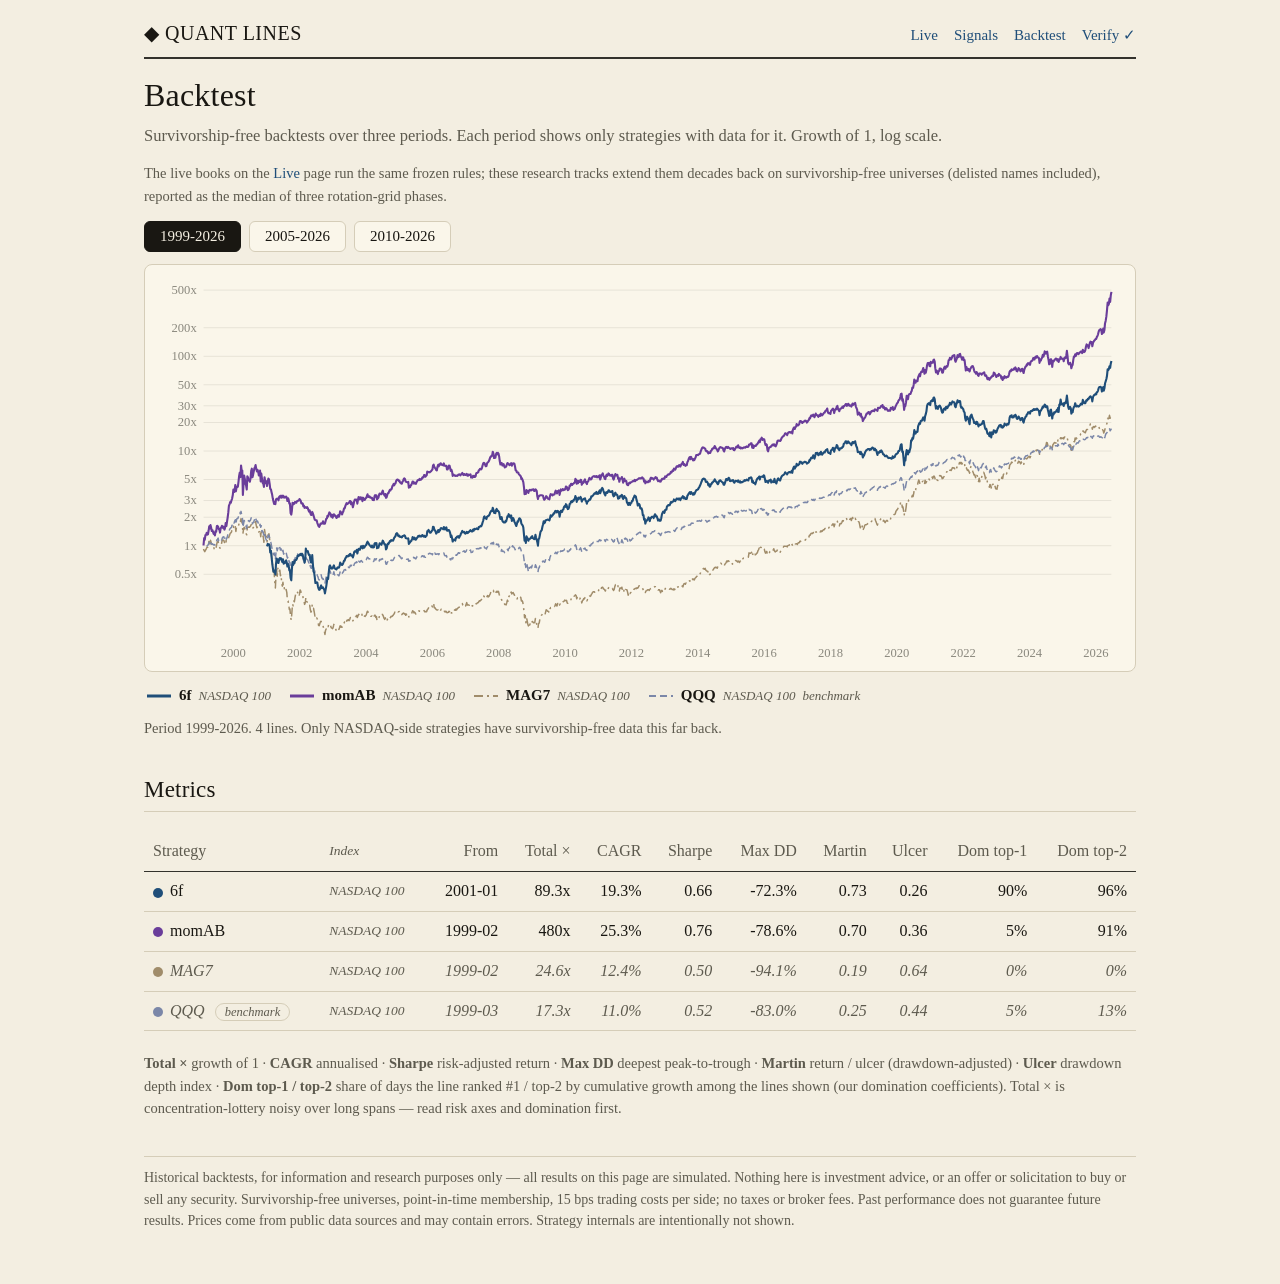
==== backtest.html @ 0e466a2e "initial publication — live strategy test site and data (as of 2026-07-17)" ====
<!doctype html>
<html lang="en">
<head>
<meta charset="utf-8">
<meta name="viewport" content="width=device-width, initial-scale=1">
<meta name="description" content="Survivorship-free multi-decade backtests of the live-tested systematic strategies.">
<title>Quant Lines — backtest</title>
<link rel="icon" href="data:image/svg+xml,%3Csvg xmlns='http://www.w3.org/2000/svg' viewBox='0 0 100 100'%3E%3Ctext y='0.9em' font-size='90'%3E%E2%97%86%3C/text%3E%3C/svg%3E">
<link rel="stylesheet" href="app.css">
</head>
<body>
<div class="masthead">
  <a class="brand" href="index.html">◆ QUANT&nbsp;LINES</a>
  <nav><a href="index.html">Live</a><a href="signals.html">Signals</a><a href="backtest.html">Backtest</a><a href="index.html#verify">Verify&nbsp;✓</a></nav>
</div>

<h1>Backtest</h1>
<p class="subtitle">Survivorship-free backtests over three periods. Each period shows only
strategies with data for it. Growth of 1, log scale.</p>
<p class="note">The live books on the <a href="index.html">Live</a> page run the same frozen
rules; these research tracks extend them decades back on survivorship-free universes
(delisted names included), reported as the median of three rotation-grid phases.</p>

<div class="period-tabs" id="tabs"></div>

<div class="chartwrap"><div id="chart"></div></div>
<div class="legend" id="legend"></div>
<p class="note" id="pnote"></p>

<h2>Metrics</h2>
<div id="table"></div>
<p class="footnotes">
  <b>Total ×</b> growth of 1 · <b>CAGR</b> annualised · <b>Sharpe</b> risk-adjusted return ·
  <b>Max DD</b> deepest peak-to-trough · <b>Martin</b> return / ulcer (drawdown-adjusted) ·
  <b>Ulcer</b> drawdown depth index · <b>Dom top-1 / top-2</b> share of days the line
  ranked #1 / top-2 by cumulative growth among the lines shown (our domination coefficients).
  Total × is concentration-lottery noisy over long spans — read risk axes and domination first.
</p>

<div class="disclaimer">
  Historical backtests, for information and research purposes only — all results on this
  page are simulated. Nothing here is investment advice, or an offer or solicitation to
  buy or sell any security. Survivorship-free universes, point-in-time membership,
  15&nbsp;bps trading costs per side; no taxes or broker fees. Past performance does not
  guarantee future results. Prices come from public data sources and may contain errors.
  Strategy internals are intentionally not shown.
</div>

<script src="app.js"></script>
<script>
fetch("data/history.json").then(r => r.json()).then(d => {
  const periods = Object.keys(d.periods);
  const tabsEl = document.getElementById("tabs");
  let chart = null;
  function show(p) {
    document.querySelectorAll("#tabs button").forEach(b =>
      b.classList.toggle("on", b.dataset.p === p));
    const pd = d.periods[p], lines = pd.lines;
    const el = document.getElementById("chart"); el.innerHTML = "";
    chart = makeChart(el, lines, {height: 400});
    makeLegend(document.getElementById("legend"), lines, chart);
    makeTable(document.getElementById("table"), lines, true);
    document.getElementById("pnote").textContent =
      "Period " + p + ". " + lines.length + " lines. " +
      (p.startsWith("1999") ? "Only NASDAQ-side strategies have survivorship-free data this far back."
       : "All strategies and both benchmarks available.");
  }
  periods.forEach((p, i) => {
    const b = document.createElement("button");
    b.textContent = p; b.dataset.p = p;
    b.onclick = () => show(p);
    tabsEl.appendChild(b);
  });
  show(periods[0]);                    // default: the longest, 1999-2026
});
</script>
</body>
</html>
---- app.css ----
:root{
  /* warm "paper" palette — easy on the eyes, no pure white anywhere */
  --bg:#f3eee1; --ink:#191712; --muted:#5d5a4e; --rule:#33322c;
  --rule-light:#d5cdb8; --link:#1f4e79; --panel:#faf6ea;
}
*{box-sizing:border-box}
html{-webkit-text-size-adjust:100%}
body{background:var(--bg);color:var(--ink);
  font-family:Georgia,Charter,"Times New Roman",serif;font-size:18px;
  line-height:1.55;max-width:1040px;margin:0 auto;padding:18px 24px 52px}
a{color:var(--link);text-decoration:none}
a:hover{text-decoration:underline}
h1,h2,h3{font-weight:400;letter-spacing:.2px}
h1{font-size:32px;margin:12px 0 2px}
h2{font-size:23px;margin:32px 0 8px;border-bottom:1px solid var(--rule-light);padding-bottom:4px}
h3{font-size:19px;margin:18px 0 4px}
p{margin:9px 0}
.masthead{display:flex;justify-content:space-between;align-items:baseline;
  border-bottom:2px solid var(--rule);padding-bottom:8px;font-size:15px;flex-wrap:wrap;gap:8px}
.masthead .brand{font-size:20px;color:var(--ink);letter-spacing:.5px}
.masthead nav a{margin-left:16px}
.subtitle{color:var(--muted);font-size:16.5px;margin:2px 0 14px}
.note,.footnotes{font-size:14.5px;color:var(--muted)}
.disclaimer{font-size:14px;color:var(--muted);border-top:1px solid var(--rule-light);
  margin-top:36px;padding-top:10px}
.chartwrap{background:var(--panel);border:1px solid var(--rule-light);
  border-radius:8px;padding:12px 10px 6px;margin:12px 0}
.controls{display:flex;gap:8px;flex-wrap:wrap;align-items:center;margin:6px 0 2px;font-size:15px}
.controls button{font-family:inherit;font-size:14.5px;background:var(--panel);
  border:1px solid var(--rule-light);border-radius:6px;padding:5px 14px;cursor:pointer;color:var(--ink)}
.controls button.on{background:var(--ink);color:var(--bg);border-color:var(--ink)}
.legend{display:flex;flex-wrap:wrap;gap:8px 18px;margin:10px 2px;font-size:15px}
.legend .it{display:flex;align-items:center;gap:7px;cursor:pointer;user-select:none}
.legend .it.off{opacity:.35}
.legend .it b{font-weight:600}
.legend .ix{color:var(--muted);font-size:13px;font-style:italic}
.legend .sw{width:18px;height:3px;border-radius:2px;display:inline-block}
.legend .sw.dash{height:0;border-top:3px dashed currentColor;background:none}
table{border-collapse:collapse;width:100%;font-size:16px;margin:12px 0}
th,td{text-align:right;padding:7px 9px;border-bottom:1px solid var(--rule-light)}
th:first-child,td:first-child{text-align:left}
thead th{border-bottom:1px solid var(--rule);font-weight:400;color:var(--muted)}
td.code{font-weight:400}
td.ix,th.ixh{text-align:left;color:var(--muted);font-size:13.5px;font-style:italic;white-space:nowrap}
td .dot{width:10px;height:10px;border-radius:50%;display:inline-block;margin-right:7px;vertical-align:middle}
tr.bench td{color:var(--muted);font-style:italic}
.pill{font-size:12.5px;color:var(--muted);border:1px solid var(--rule-light);
  border-radius:20px;padding:1px 9px;margin-left:6px}
.period-tabs{display:flex;gap:8px;margin:14px 0 4px;flex-wrap:wrap}
.period-tabs button{font-family:inherit;font-size:15px;background:var(--panel);
  border:1px solid var(--rule-light);border-radius:6px;padding:6px 15px;cursor:pointer;color:var(--ink)}
.period-tabs button.on{background:var(--ink);color:var(--bg);border-color:var(--ink)}
h4{font-weight:400;font-size:17px;margin:16px 0 2px;color:var(--muted)}
/* wide tables scroll sideways on narrow screens instead of breaking layout */
#table26,#table20,#table,#sigfeed,#bookview,#journal{overflow-x:auto}
details{margin:8px 0}
details summary{cursor:pointer;font-size:15.5px;padding:3px 0;color:var(--link)}
.dateline{font-size:15px;color:var(--muted);margin:2px 0 10px}
.up{color:#14401f}
.dn{color:#7a1f1f}
th.sortable{cursor:pointer;user-select:none}
th.sortable:hover{color:var(--ink)}
th.sortable.on{color:var(--ink)}
table.sig{max-width:700px}
td.l{text-align:left}
h3 .dot{width:10px;height:10px;border-radius:50%;display:inline-block;margin-right:2px;vertical-align:baseline}
.qltip{position:absolute;z-index:5;pointer-events:none;background:var(--panel);
  border:1px solid var(--rule-light);border-radius:8px;box-shadow:0 2px 10px rgba(20,20,15,.08);
  padding:8px 12px;font-size:14px;font-family:Georgia,serif;white-space:nowrap}
.qltip .d{color:var(--muted);font-size:12.5px;margin-bottom:5px}
.qltip .r{display:flex;align-items:center;gap:7px;margin:2px 0}
.qltip .dot{width:9px;height:9px;border-radius:50%;display:inline-block;flex:none}
.qltip .n{min-width:86px}
.qltip .v{margin-left:auto;font-variant-numeric:tabular-nums}
.qltip .p{min-width:62px;text-align:right;font-variant-numeric:tabular-nums;font-size:13px}
.qltip .p.up{color:#14401f}
.qltip .p.dn{color:#7a1f1f}
.uplot{font-family:Georgia,serif}
.u-legend{font-size:13px}
code{font-family:"SF Mono",Consolas,monospace;font-size:14px;background:#e9e2cf;padding:1px 5px;border-radius:4px}
/* verification block */
.vbox{background:var(--panel);border:1px solid var(--rule-light);border-radius:10px;
  padding:16px 20px;margin:14px 0}
.vbox ol{margin:8px 0 12px 4px;padding-left:20px}
.vbox li{margin:5px 0}
.btnrow{display:flex;gap:12px;flex-wrap:wrap;margin:12px 0 4px}
a.btn{display:inline-block;border:1px solid var(--rule);border-radius:8px;
  padding:9px 18px;background:var(--bg);color:var(--ink);font-size:15.5px;
  white-space:nowrap}
a.btn:hover{text-decoration:none;background:var(--panel)}
a.btn.primary{background:var(--ink);color:var(--bg);border-color:var(--ink)}
a.btn.primary:hover{background:#3a382e}
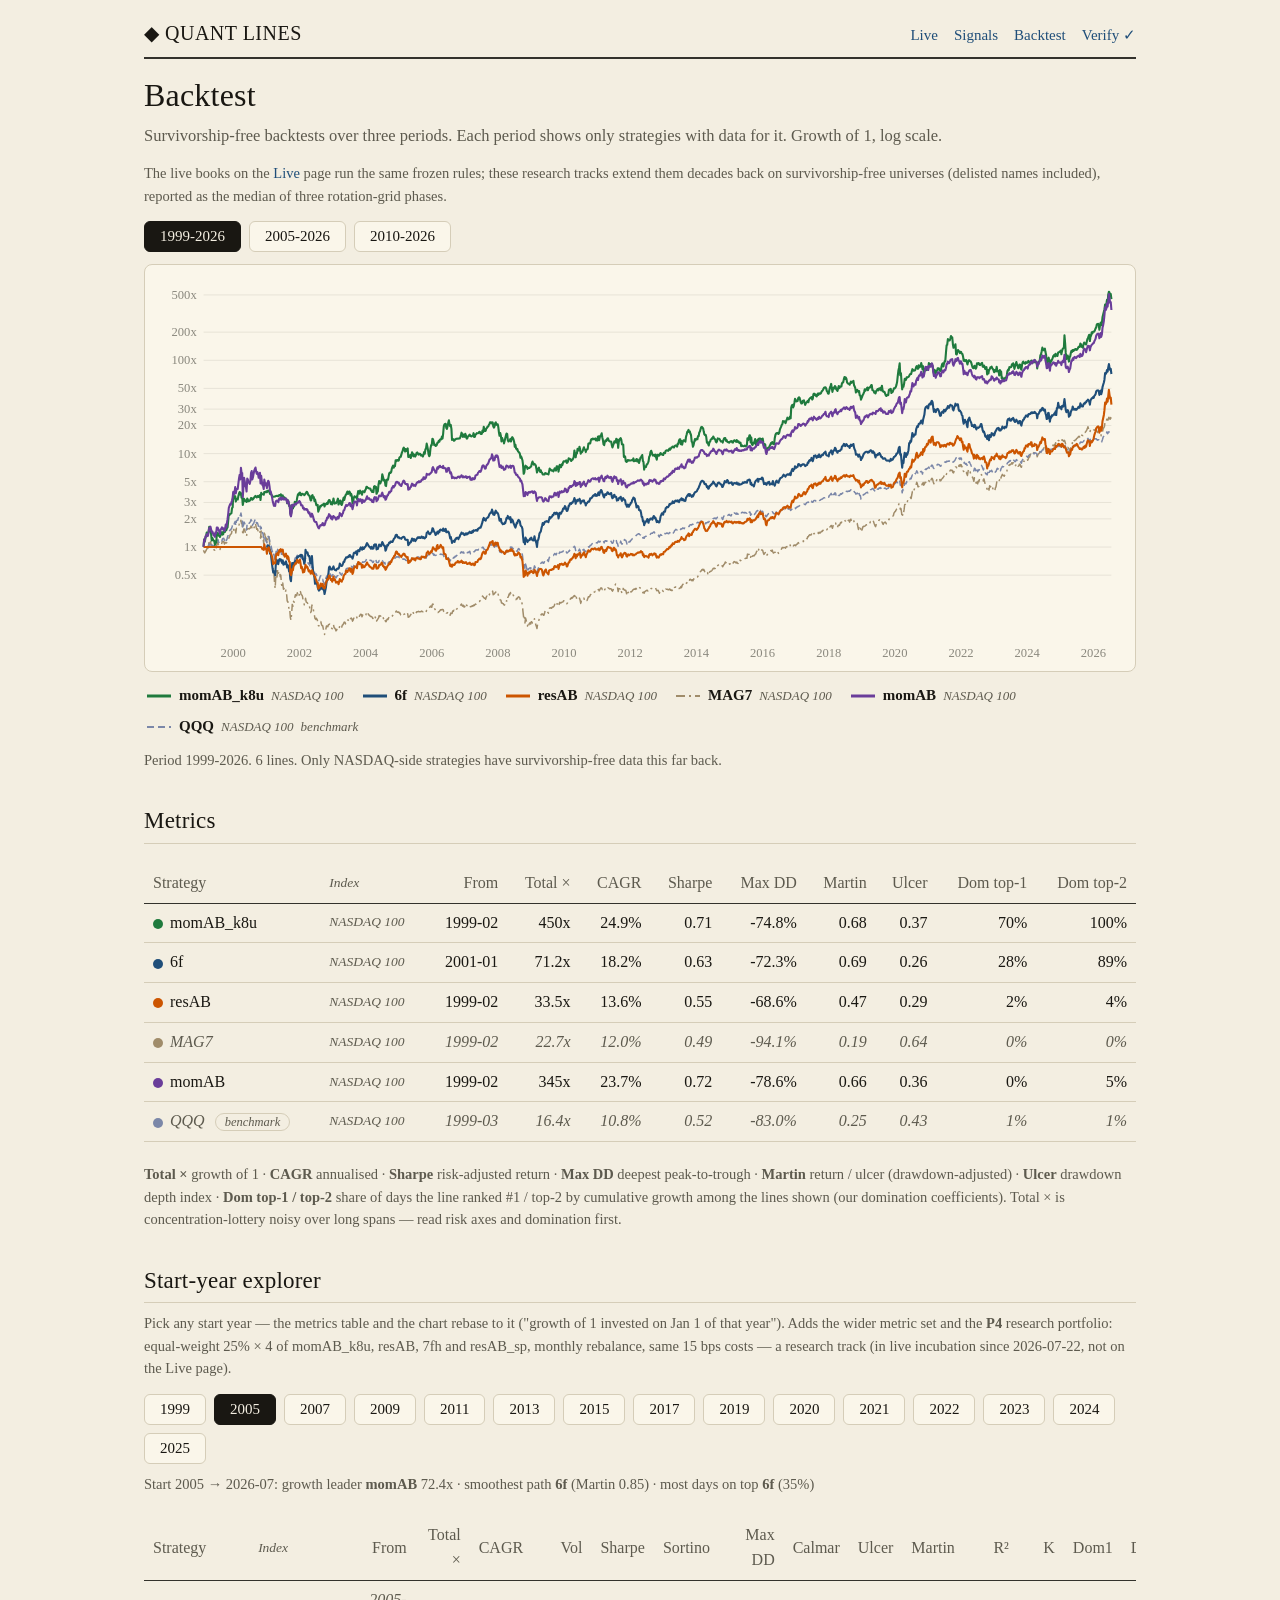
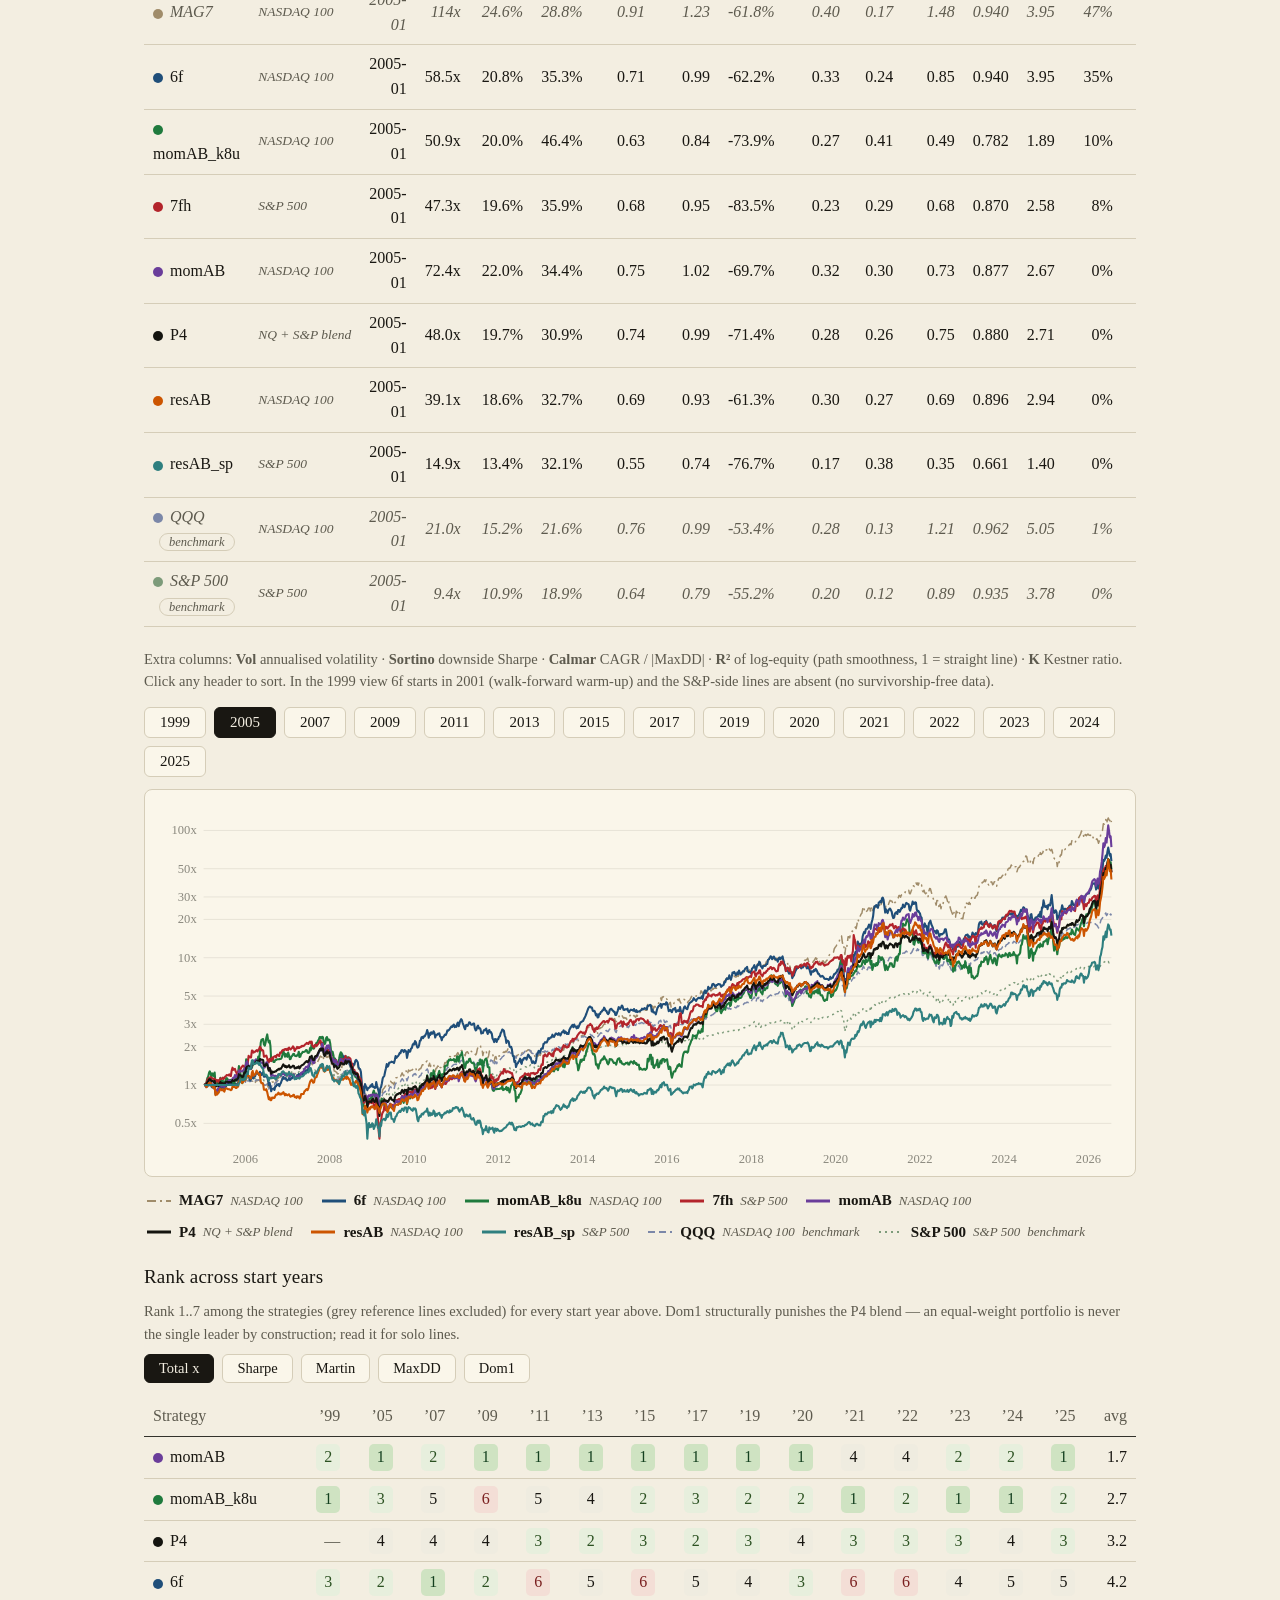
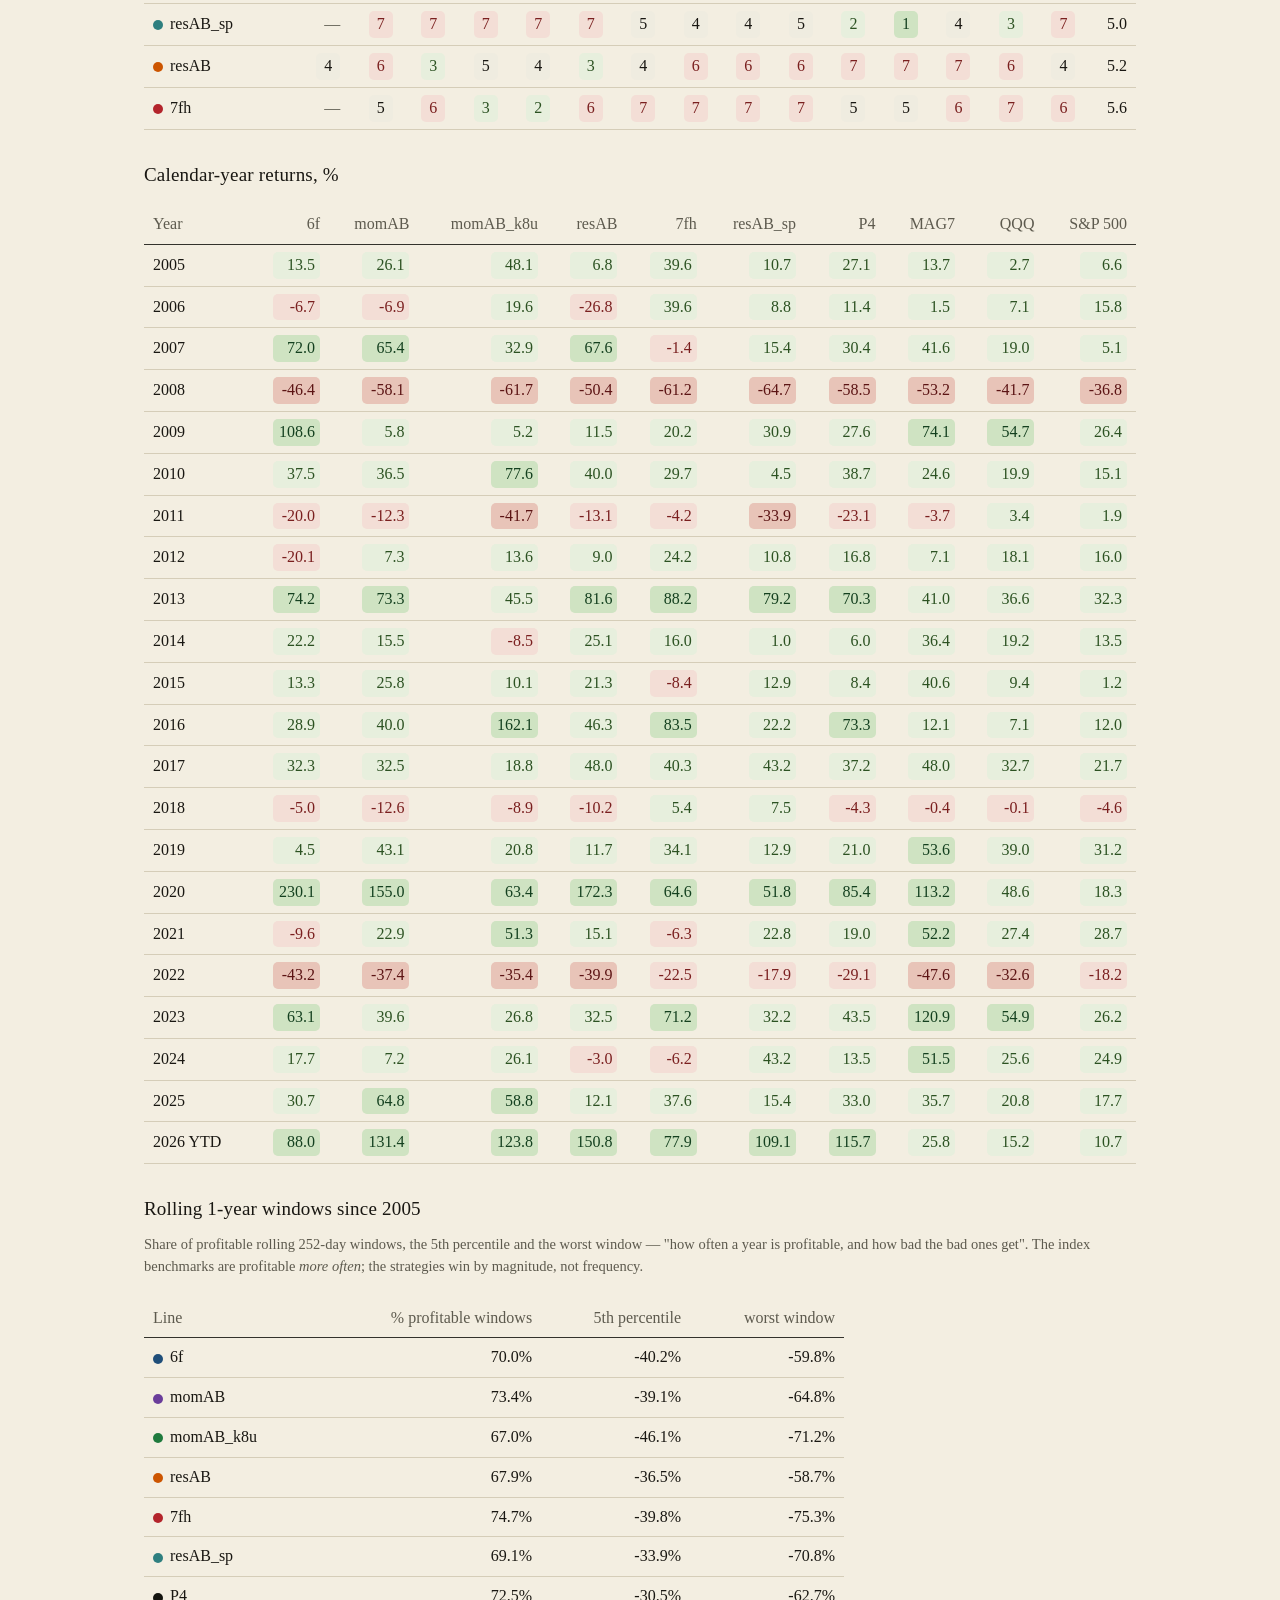
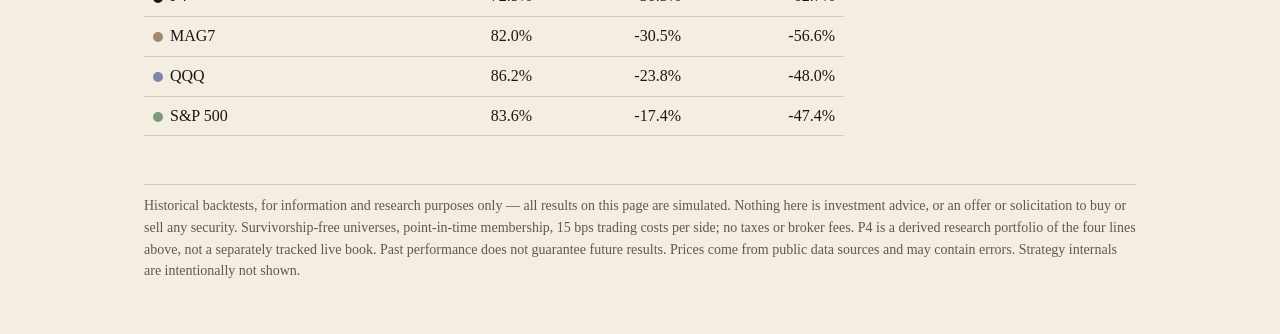
==== commit 2a7707d9: "daily update 2026-07-23" ====
--- a/backtest.html
+++ b/backtest.html
@@ -37,17 +37,57 @@
   Total × is concentration-lottery noisy over long spans — read risk axes and domination first.
 </p>
 
+<h2 id="explorer">Start-year explorer</h2>
+<p class="note">Pick any start year — the metrics table and the chart rebase to it
+("growth of 1 invested on Jan&nbsp;1 of that year"). Adds the wider metric set and
+the <b>P4</b> research portfolio: equal-weight 25%&nbsp;×&nbsp;4 of momAB_k8u, resAB, 7fh
+and resAB_sp, monthly rebalance, same 15&nbsp;bps costs — a research track
+(in live incubation since 2026-07-22, not on the Live page).</p>
+
+<div class="period-tabs" id="xtabs1"></div>
+<p class="note" id="xverdict"></p>
+<div id="xtable" style="overflow-x:auto"></div>
+<p class="footnotes">
+  Extra columns: <b>Vol</b> annualised volatility · <b>Sortino</b> downside Sharpe ·
+  <b>Calmar</b> CAGR / |MaxDD| · <b>R²</b> of log-equity (path smoothness, 1 = straight line) ·
+  <b>K</b> Kestner ratio. Click any header to sort. In the 1999 view 6f starts in 2001
+  (walk-forward warm-up) and the S&amp;P-side lines are absent (no survivorship-free data).
+</p>
+
+<div class="period-tabs" id="xtabs2"></div>
+<div class="chartwrap"><div id="xchart"></div></div>
+<div class="legend" id="xlegend"></div>
+
+<h3>Rank across start years</h3>
+<p class="note">Rank 1..7 among the strategies (grey reference lines excluded) for every
+start year above. Dom1 structurally punishes the P4 blend — an equal-weight portfolio is
+never the single leader by construction; read it for solo lines.</p>
+<div class="controls" id="xrsel"></div>
+<div id="xrank" style="overflow-x:auto"></div>
+
+<h3>Calendar-year returns, %</h3>
+<div id="xyearly" style="overflow-x:auto"></div>
+
+<h3>Rolling 1-year windows since 2005</h3>
+<p class="note">Share of profitable rolling 252-day windows, the 5th percentile and the
+worst window — "how often a year is profitable, and how bad the bad ones get". The
+index benchmarks are profitable <i>more often</i>; the strategies win by magnitude, not
+frequency.</p>
+<div id="xroll" style="overflow-x:auto"></div>
+
 <div class="disclaimer">
   Historical backtests, for information and research purposes only — all results on this
   page are simulated. Nothing here is investment advice, or an offer or solicitation to
   buy or sell any security. Survivorship-free universes, point-in-time membership,
-  15&nbsp;bps trading costs per side; no taxes or broker fees. Past performance does not
-  guarantee future results. Prices come from public data sources and may contain errors.
-  Strategy internals are intentionally not shown.
+  15&nbsp;bps trading costs per side; no taxes or broker fees. P4 is a derived research
+  portfolio of the four lines above, not a separately tracked live book. Past performance
+  does not guarantee future results. Prices come from public data sources and may contain
+  errors. Strategy internals are intentionally not shown.
 </div>
 
 <script src="app.js"></script>
 <script>
+COLORS["P4"] = "#14140f";
 fetch("data/history.json").then(r => r.json()).then(d => {
   const periods = Object.keys(d.periods);
   const tabsEl = document.getElementById("tabs");
@@ -72,6 +112,150 @@
     tabsEl.appendChild(b);
   });
   show(periods[0]);                    // default: the longest, 1999-2026
+
+  // ================= Start-year explorer =================================
+  const X = d.explorer;
+  if (!X) return;
+  const XYEARS = Object.keys(X.periods);
+  const XCOLS = [
+    ["total_x", "Total ×", fmtX], ["CAGR", "CAGR", fmtPct],
+    ["vol", "Vol", fmtPct], ["Sharpe", "Sharpe", fmtNum],
+    ["Sortino", "Sortino", fmtNum], ["MaxDD", "Max DD", fmtPct],
+    ["Calmar", "Calmar", fmtNum],
+    ["Ulcer", "Ulcer", v => v == null ? "" : v.toFixed(2)],
+    ["Martin", "Martin", fmtNum],
+    ["R2", "R²", v => v == null ? "" : v.toFixed(3)],
+    ["K", "K", fmtNum],
+    ["dom_top1", "Dom1", fmtDom], ["dom_top2", "Dom2", fmtDom],
+  ];
+  // full-length weekly curves: reuse the classic periods' payload
+  const pick = (arr, c) => arr.find(l => l.code === c);
+  const src99 = d.periods["1999-2026"].lines, src05 = d.periods["2005-2026"].lines;
+  const CURVES = {};
+  ["6f", "momAB", "momAB_k8u", "resAB", "MAG7", "QQQ"].forEach(c => {
+    const l = pick(src99, c); if (l) CURVES[c] = l.curve;
+  });
+  ["7fh", "resAB_sp", "S&P 500"].forEach(c => {
+    const l = pick(src05, c); if (l) CURVES[c] = l.curve;
+  });
+  CURVES["P4"] = X.p4_curve;
+  let tmaxX = 0;
+  Object.values(CURVES).forEach(cv => {
+    const t = cv[cv.length - 1][0]; if (t > tmaxX) tmaxX = t;
+  });
+
+  let xchart = null, xyear = null;
+  function showX(y) {
+    xyear = y;
+    document.querySelectorAll("#xtabs1 button,#xtabs2 button").forEach(b =>
+      b.classList.toggle("on", b.dataset.p === y));
+    const pd = X.periods[y], rows = pd.lines;
+    makeTable(document.getElementById("xtable"), rows,
+              {cols: XCOLS, showStart: true});
+    const strat = rows.filter(l => !l.gray);
+    const top = k => strat.slice().sort((a, b) => (b[k] || 0) - (a[k] || 0))[0];
+    const g = top("total_x"), m = top("Martin"), dm = top("dom_top1");
+    document.getElementById("xverdict").innerHTML =
+      "Start " + y + " → " + "2026-07" + ": growth leader <b>" + g.code +
+      "</b> " + fmtX(g.total_x) + " · smoothest path <b>" + m.code +
+      "</b> (Martin " + fmtNum(m.Martin) + ") · most days on top <b>" +
+      dm.code + "</b> (" + fmtDom(dm.dom_top1) + ")";
+    // chart: subset with data in this period, full curves, ranged rebase
+    const clines = rows.map(r => ({...r, curve: CURVES[r.code]}))
+                       .filter(l => l.curve);
+    const el = document.getElementById("xchart"); el.innerHTML = "";
+    xchart = makeChart(el, clines, {height: 380});
+    xchart.setRange(Date.parse(pd.start + "T00:00:00Z") / 1e3, tmaxX);
+    makeLegend(document.getElementById("xlegend"), clines, xchart);
+  }
+  ["xtabs1", "xtabs2"].forEach(id => {
+    const el = document.getElementById(id);
+    XYEARS.forEach(y => {
+      const b = document.createElement("button");
+      b.textContent = y; b.dataset.p = y;
+      b.onclick = () => showX(y);
+      el.appendChild(b);
+    });
+  });
+
+  // ---- rank matrix -------------------------------------------------------
+  const RMETRICS = Object.keys(X.rank);
+  let rmetric = RMETRICS[0];
+  const chip = r => {
+    if (r == null) return '<span style="color:var(--muted)">—</span>';
+    let bg = "#efece0", fg = "var(--ink)";
+    if (r === 1) { bg = "#cfe3c2"; fg = "#14401f"; }
+    else if (r <= 3) { bg = "#e7efdd"; fg = "#2c5222"; }
+    else if (r >= 6) { bg = "#f3ded6"; fg = "#7a1f1f"; }
+    return '<span style="display:inline-block;min-width:24px;text-align:center;' +
+      'border-radius:5px;padding:1px 3px;background:' + bg + ';color:' + fg +
+      '">' + r + "</span>";
+  };
+  function renderRank() {
+    document.querySelectorAll("#xrsel button").forEach(b =>
+      b.classList.toggle("on", b.dataset.m === rmetric));
+    const rk = X.rank[rmetric];
+    const codes = Object.keys(rk);
+    const rows = codes.map(c => {
+      const vals = XYEARS.map(y => rk[c][y]).filter(v => v != null);
+      return {c, avg: vals.reduce((a, b) => a + b, 0) / vals.length};
+    }).sort((a, b) => a.avg - b.avg);
+    let h = "<table><thead><tr><th>Strategy</th>" +
+      XYEARS.map(y => "<th>’" + y.slice(2) + "</th>").join("") +
+      "<th>avg</th></tr></thead><tbody>";
+    rows.forEach(r => {
+      h += '<tr><td class="code"><span class="dot" style="background:' +
+        (COLORS[r.c] || "#333") + '"></span>' + r.c + "</td>" +
+        XYEARS.map(y => "<td>" + chip(rk[r.c][y]) + "</td>").join("") +
+        "<td>" + r.avg.toFixed(1) + "</td></tr>";
+    });
+    document.getElementById("xrank").innerHTML = h + "</tbody></table>";
+  }
+  RMETRICS.forEach(m => {
+    const b = document.createElement("button");
+    b.textContent = m; b.dataset.m = m;
+    b.onclick = () => { rmetric = m; renderRank(); };
+    document.getElementById("xrsel").appendChild(b);
+  });
+
+  // ---- calendar-year returns ---------------------------------------------
+  const YCODES = Object.keys(X.yearly);
+  const years = [...new Set(YCODES.flatMap(c => Object.keys(X.yearly[c])))].sort();
+  const ychip = v => {
+    if (v == null) return "";
+    let bg = "#e7efdd", fg = "#2c5222";
+    if (v >= 50) { bg = "#cfe3c2"; fg = "#14401f"; }
+    else if (v < -30) { bg = "#e8c4b8"; fg = "#5c1414"; }
+    else if (v < 0) { bg = "#f3ded6"; fg = "#7a1f1f"; }
+    return '<span style="display:inline-block;min-width:47px;text-align:right;' +
+      'border-radius:5px;padding:1px 5px;background:' + bg + ';color:' + fg +
+      '">' + v.toFixed(1) + "</span>";
+  };
+  let yh = "<table><thead><tr><th>Year</th>" +
+    YCODES.map(c => "<th>" + c + "</th>").join("") + "</tr></thead><tbody>";
+  years.forEach(y => {
+    yh += "<tr><td>" + y + (y === "2026" ? " YTD" : "") + "</td>" +
+      YCODES.map(c => "<td>" + ychip(X.yearly[c][y]) + "</td>").join("") +
+      "</tr>";
+  });
+  document.getElementById("xyearly").innerHTML = yh + "</tbody></table>";
+
+  // ---- rolling 1y stats ---------------------------------------------------
+  let rh = "<table class=\"sig\"><thead><tr><th>Line</th>" +
+    "<th>% profitable windows</th><th>5th percentile</th><th>worst window</th>" +
+    "</tr></thead><tbody>";
+  YCODES.forEach(c => {
+    const r = X.rolling[c];
+    if (!r) return;
+    rh += '<tr><td class="code"><span class="dot" style="background:' +
+      (COLORS[c] || "#333") + '"></span>' + c + "</td><td>" + r[0].toFixed(1) +
+      "%</td><td>" + r[1].toFixed(1) + "%</td><td>" + r[2].toFixed(1) +
+      "%</td></tr>";
+  });
+  document.getElementById("xroll").innerHTML = rh + "</tbody></table>";
+
+  showX("2005");
+  renderRank();
 });
 </script>
 </body>
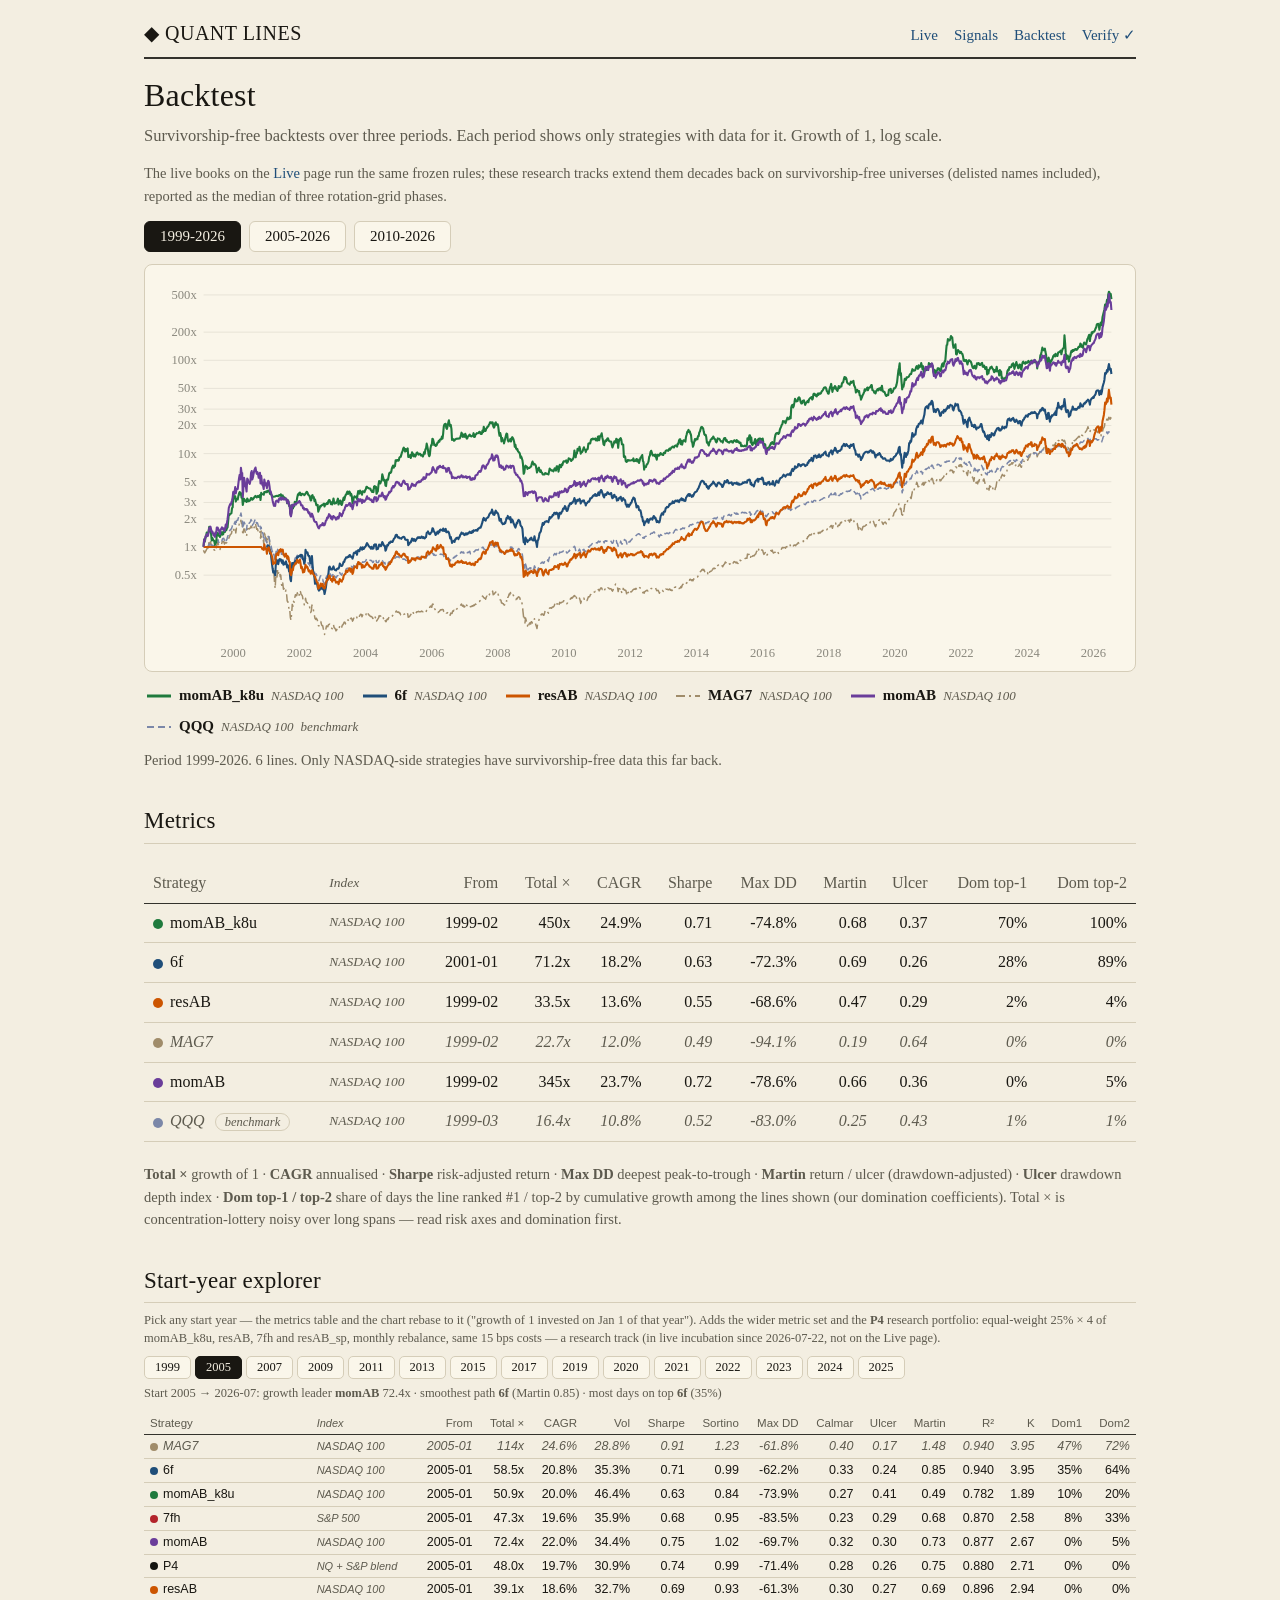
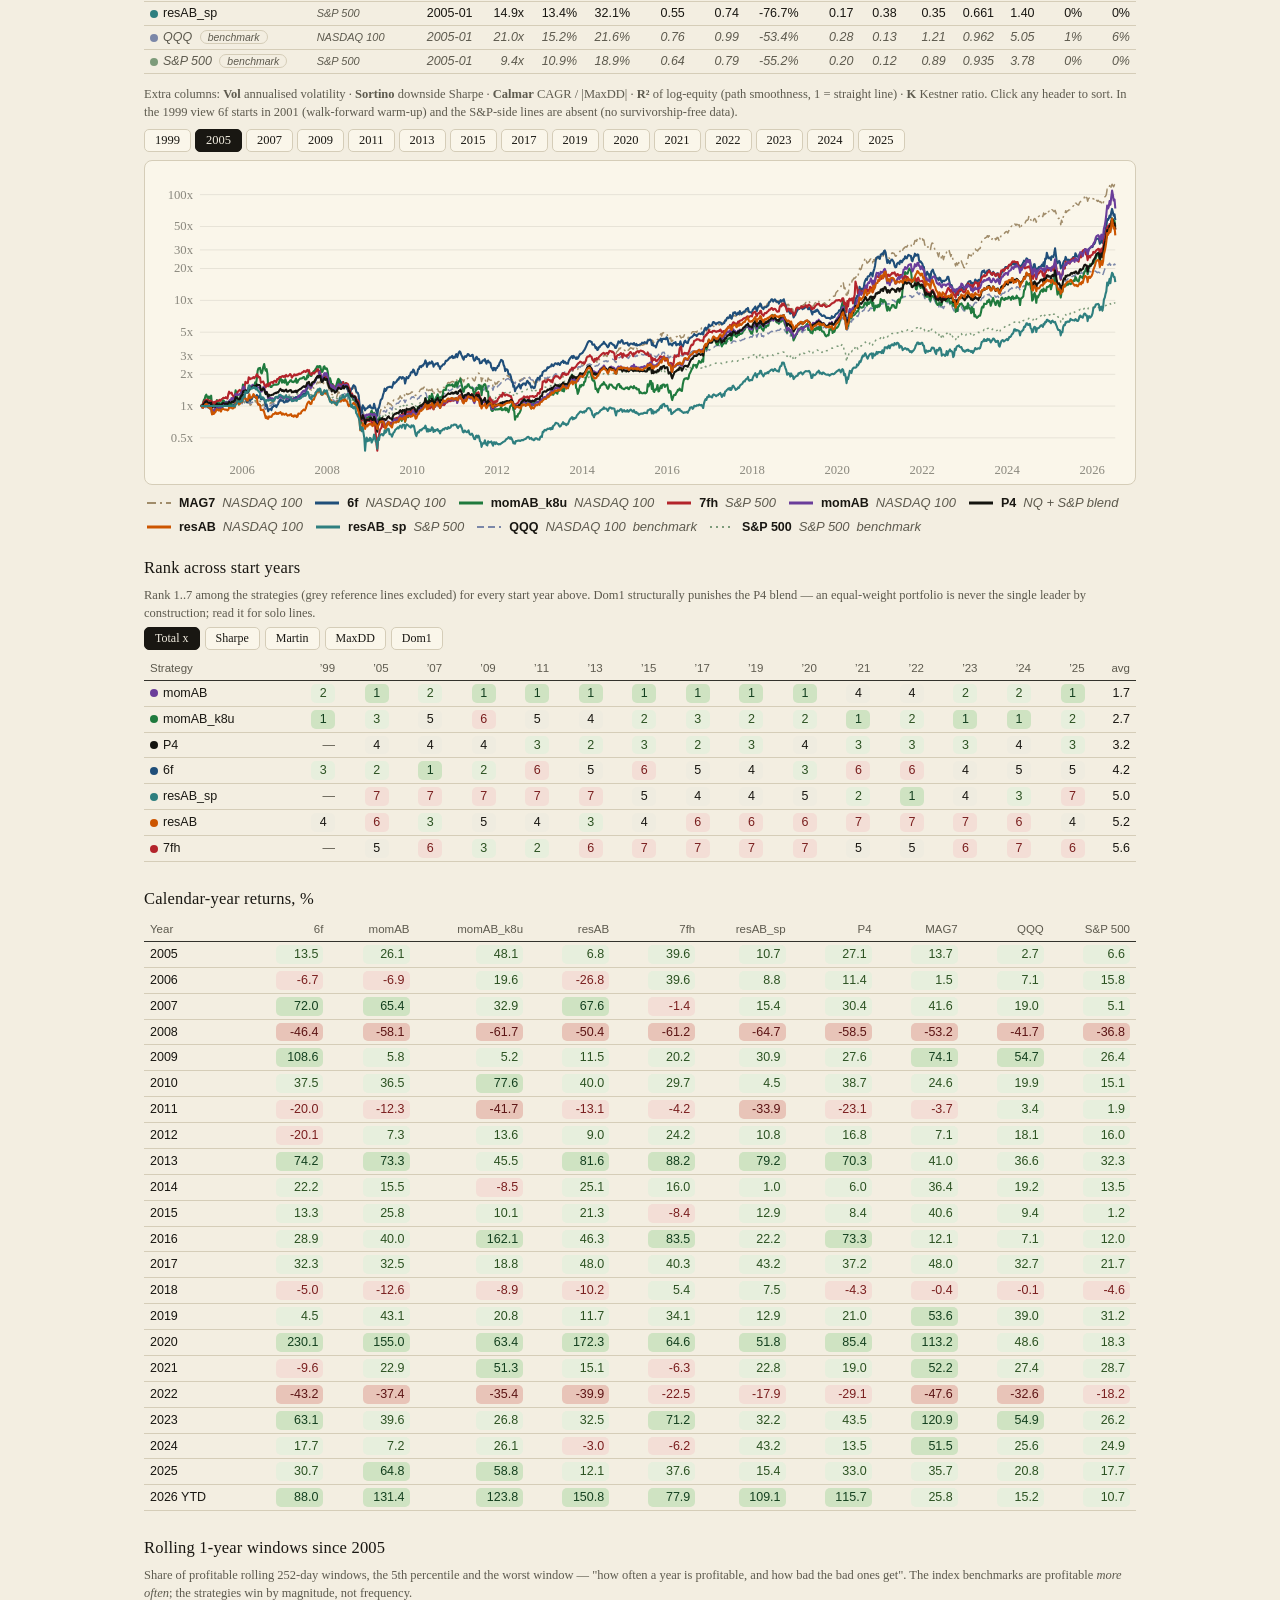
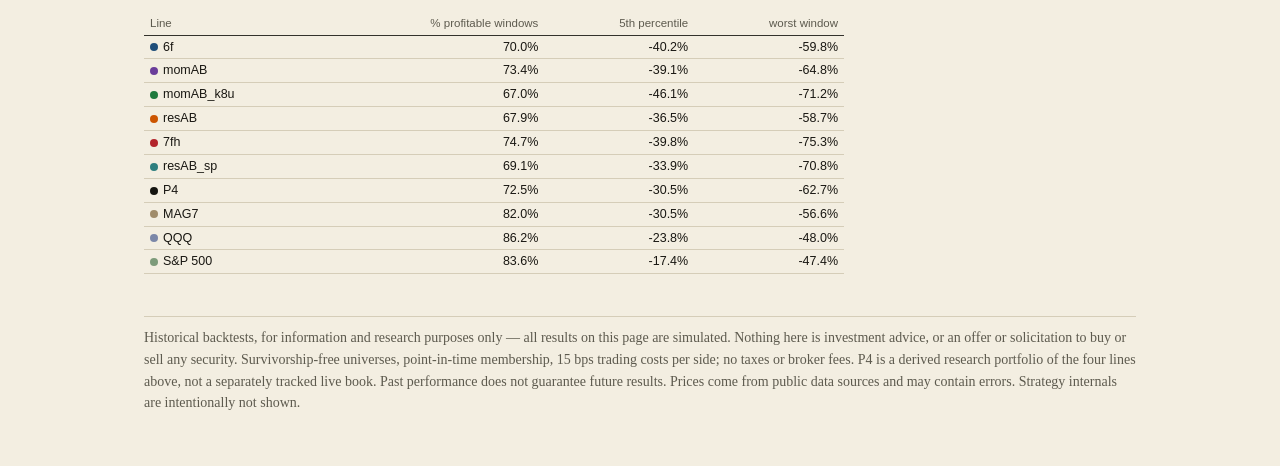
==== commit 9c8d09a0: "daily update 2026-07-23" ====
--- a/backtest.html
+++ b/backtest.html
@@ -38,6 +38,7 @@
 </p>
 
 <h2 id="explorer">Start-year explorer</h2>
+<div class="compact">
 <p class="note">Pick any start year — the metrics table and the chart rebase to it
 ("growth of 1 invested on Jan&nbsp;1 of that year"). Adds the wider metric set and
 the <b>P4</b> research portfolio: equal-weight 25%&nbsp;×&nbsp;4 of momAB_k8u, resAB, 7fh
@@ -74,6 +75,7 @@
 index benchmarks are profitable <i>more often</i>; the strategies win by magnitude, not
 frequency.</p>
 <div id="xroll" style="overflow-x:auto"></div>
+</div>
 
 <div class="disclaimer">
   Historical backtests, for information and research purposes only — all results on this
@@ -164,7 +166,7 @@
     const clines = rows.map(r => ({...r, curve: CURVES[r.code]}))
                        .filter(l => l.curve);
     const el = document.getElementById("xchart"); el.innerHTML = "";
-    xchart = makeChart(el, clines, {height: 380});
+    xchart = makeChart(el, clines, {height: 320});
     xchart.setRange(Date.parse(pd.start + "T00:00:00Z") / 1e3, tmaxX);
     makeLegend(document.getElementById("xlegend"), clines, xchart);
   }
--- a/app.css
+++ b/app.css
@@ -78,6 +78,29 @@
 .uplot{font-family:Georgia,serif}
 .u-legend{font-size:13px}
 code{font-family:"SF Mono",Consolas,monospace;font-size:14px;background:#e9e2cf;padding:1px 5px;border-radius:4px}
+/* compact presentation for dense research blocks (Start-year explorer):
+   small sans tables with tabular numerals, tight paddings — reads like a
+   terminal report instead of an airy article */
+.compact{font-size:14px}
+.compact h3{font-size:16.5px;margin:18px 0 2px}
+.compact .note,.compact .footnotes{font-size:12.5px;line-height:1.45}
+.compact p{margin:5px 0}
+.compact .period-tabs{gap:4px;margin:8px 0 4px}
+.compact .period-tabs button{font-size:12.5px;padding:3px 10px;border-radius:5px}
+.compact .controls{gap:5px;font-size:13px;margin:4px 0 2px}
+.compact .controls button{font-size:12px;padding:3px 10px;border-radius:5px}
+.compact table{font-size:12.5px;margin:6px 0;line-height:1.35;
+  font-family:"Segoe UI",-apple-system,"Helvetica Neue",Arial,sans-serif;
+  font-variant-numeric:tabular-nums}
+.compact th,.compact td{padding:3px 6px}
+.compact thead th{font-size:11.5px}
+.compact td .dot{width:8px;height:8px;margin-right:5px}
+.compact td.ix,.compact th.ixh{font-size:11px}
+.compact .pill{font-size:10.5px;padding:0 7px;margin-left:4px}
+.compact .legend{font-size:12.5px;gap:4px 12px;margin:6px 2px;
+  font-family:"Segoe UI",-apple-system,Arial,sans-serif}
+.compact .chartwrap{padding:8px 6px 2px;margin:8px 0}
+
 /* verification block */
 .vbox{background:var(--panel);border:1px solid var(--rule-light);border-radius:10px;
   padding:16px 20px;margin:14px 0}
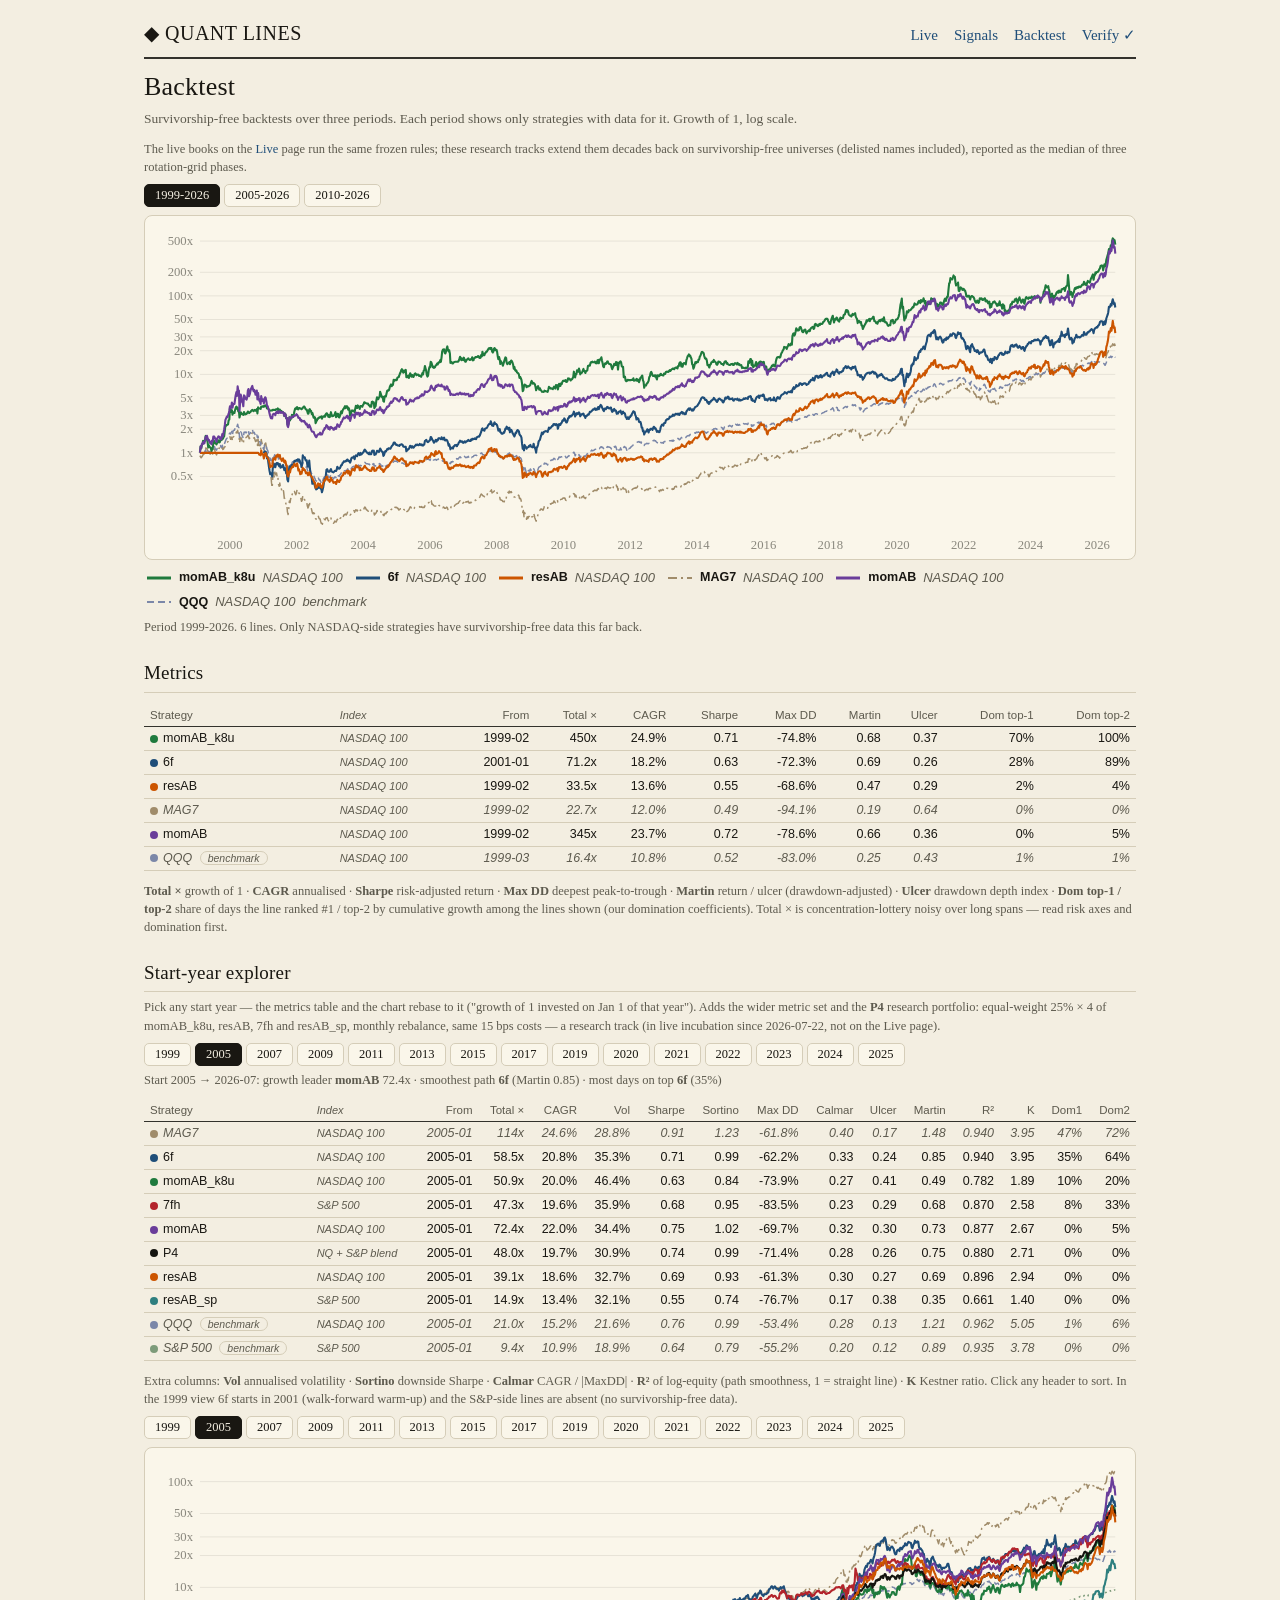
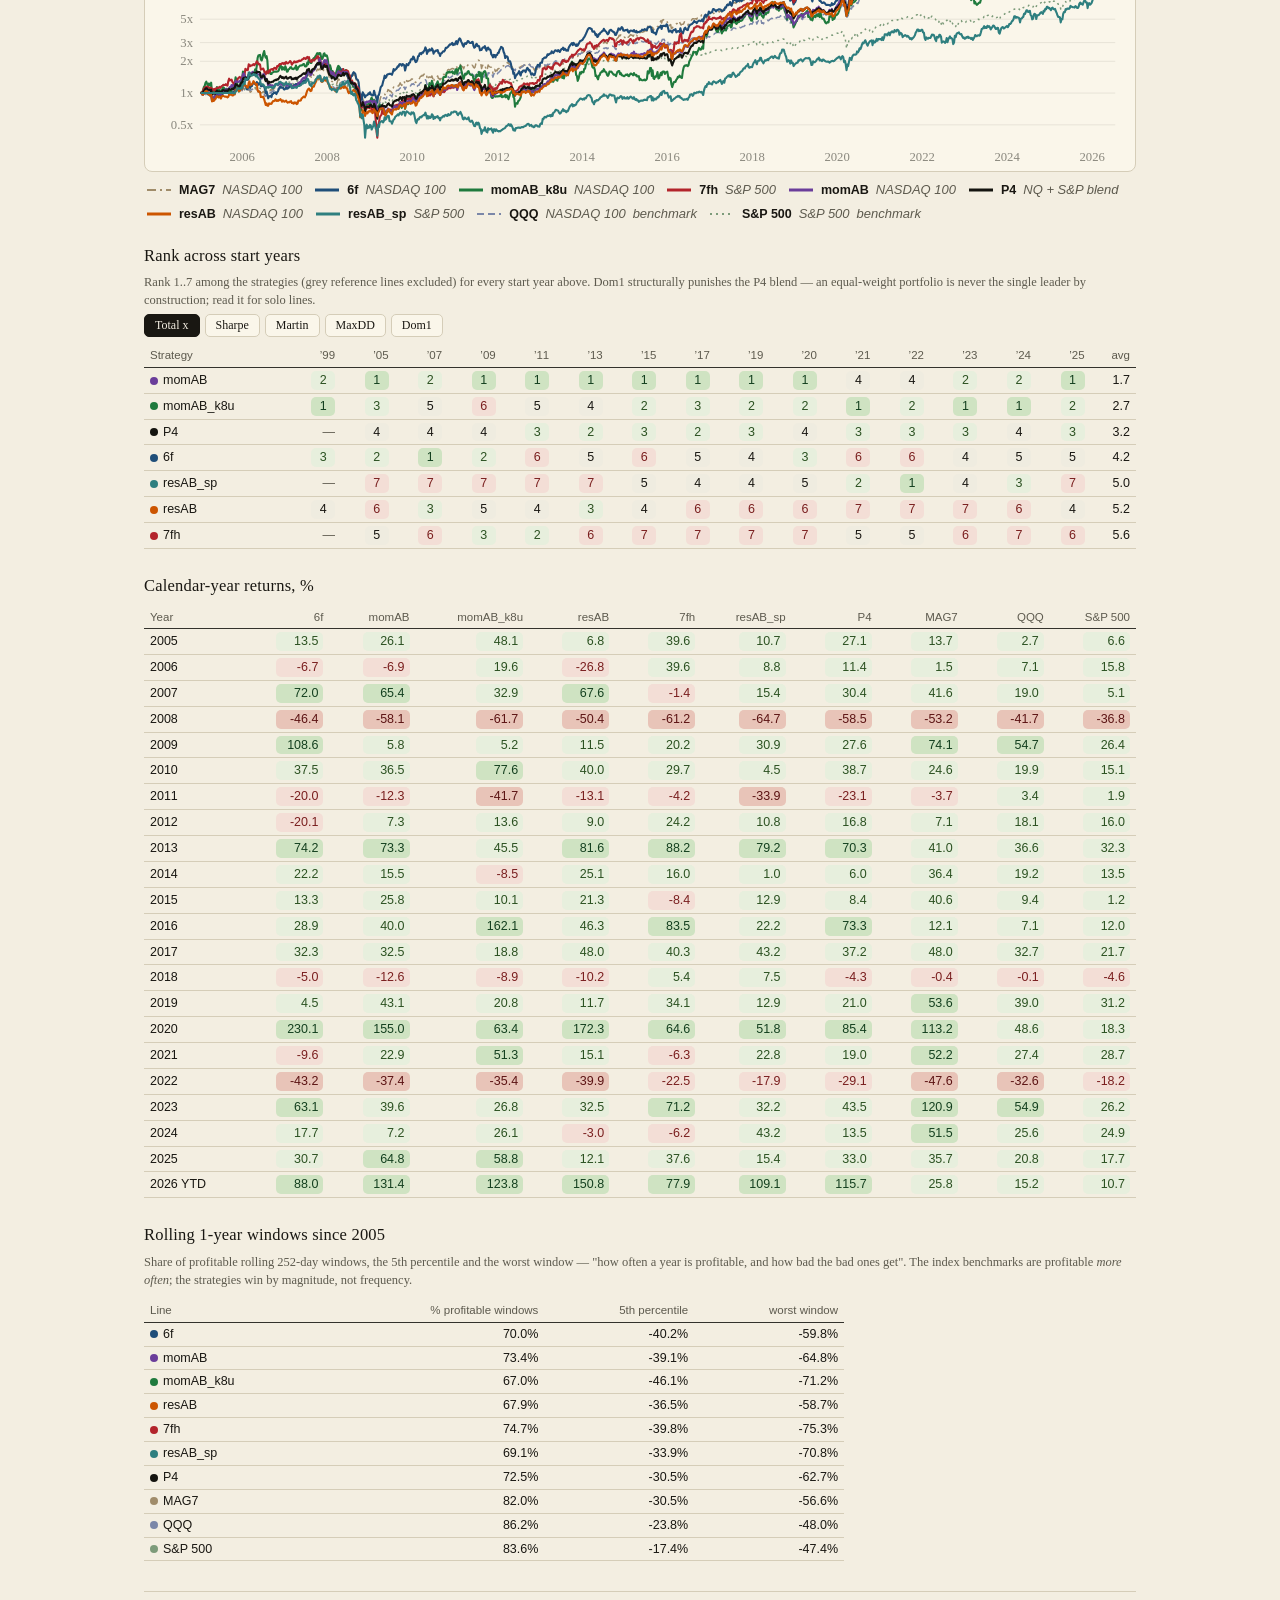
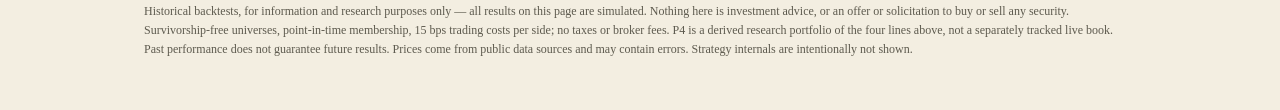
==== commit c624854c: "daily update 2026-07-23" ====
--- a/backtest.html
+++ b/backtest.html
@@ -8,7 +8,7 @@
 <link rel="icon" href="data:image/svg+xml,%3Csvg xmlns='http://www.w3.org/2000/svg' viewBox='0 0 100 100'%3E%3Ctext y='0.9em' font-size='90'%3E%E2%97%86%3C/text%3E%3C/svg%3E">
 <link rel="stylesheet" href="app.css">
 </head>
-<body>
+<body class="compact">
 <div class="masthead">
   <a class="brand" href="index.html">◆ QUANT&nbsp;LINES</a>
   <nav><a href="index.html">Live</a><a href="signals.html">Signals</a><a href="backtest.html">Backtest</a><a href="index.html#verify">Verify&nbsp;✓</a></nav>
@@ -38,7 +38,6 @@
 </p>
 
 <h2 id="explorer">Start-year explorer</h2>
-<div class="compact">
 <p class="note">Pick any start year — the metrics table and the chart rebase to it
 ("growth of 1 invested on Jan&nbsp;1 of that year"). Adds the wider metric set and
 the <b>P4</b> research portfolio: equal-weight 25%&nbsp;×&nbsp;4 of momAB_k8u, resAB, 7fh
@@ -75,7 +74,6 @@
 index benchmarks are profitable <i>more often</i>; the strategies win by magnitude, not
 frequency.</p>
 <div id="xroll" style="overflow-x:auto"></div>
-</div>
 
 <div class="disclaimer">
   Historical backtests, for information and research purposes only — all results on this
@@ -99,7 +97,7 @@
       b.classList.toggle("on", b.dataset.p === p));
     const pd = d.periods[p], lines = pd.lines;
     const el = document.getElementById("chart"); el.innerHTML = "";
-    chart = makeChart(el, lines, {height: 400});
+    chart = makeChart(el, lines, {height: 340});
     makeLegend(document.getElementById("legend"), lines, chart);
     makeTable(document.getElementById("table"), lines, true);
     document.getElementById("pnote").textContent =
--- a/app.css
+++ b/app.css
@@ -82,7 +82,11 @@
    small sans tables with tabular numerals, tight paddings — reads like a
    terminal report instead of an airy article */
 .compact{font-size:14px}
+.compact h1{font-size:26px;margin:8px 0 2px}
+.compact h2{font-size:19px;margin:22px 0 6px}
 .compact h3{font-size:16.5px;margin:18px 0 2px}
+.compact .subtitle{font-size:13.5px;margin:2px 0 10px}
+.compact .disclaimer{font-size:12px;margin-top:24px}
 .compact .note,.compact .footnotes{font-size:12.5px;line-height:1.45}
 .compact p{margin:5px 0}
 .compact .period-tabs{gap:4px;margin:8px 0 4px}
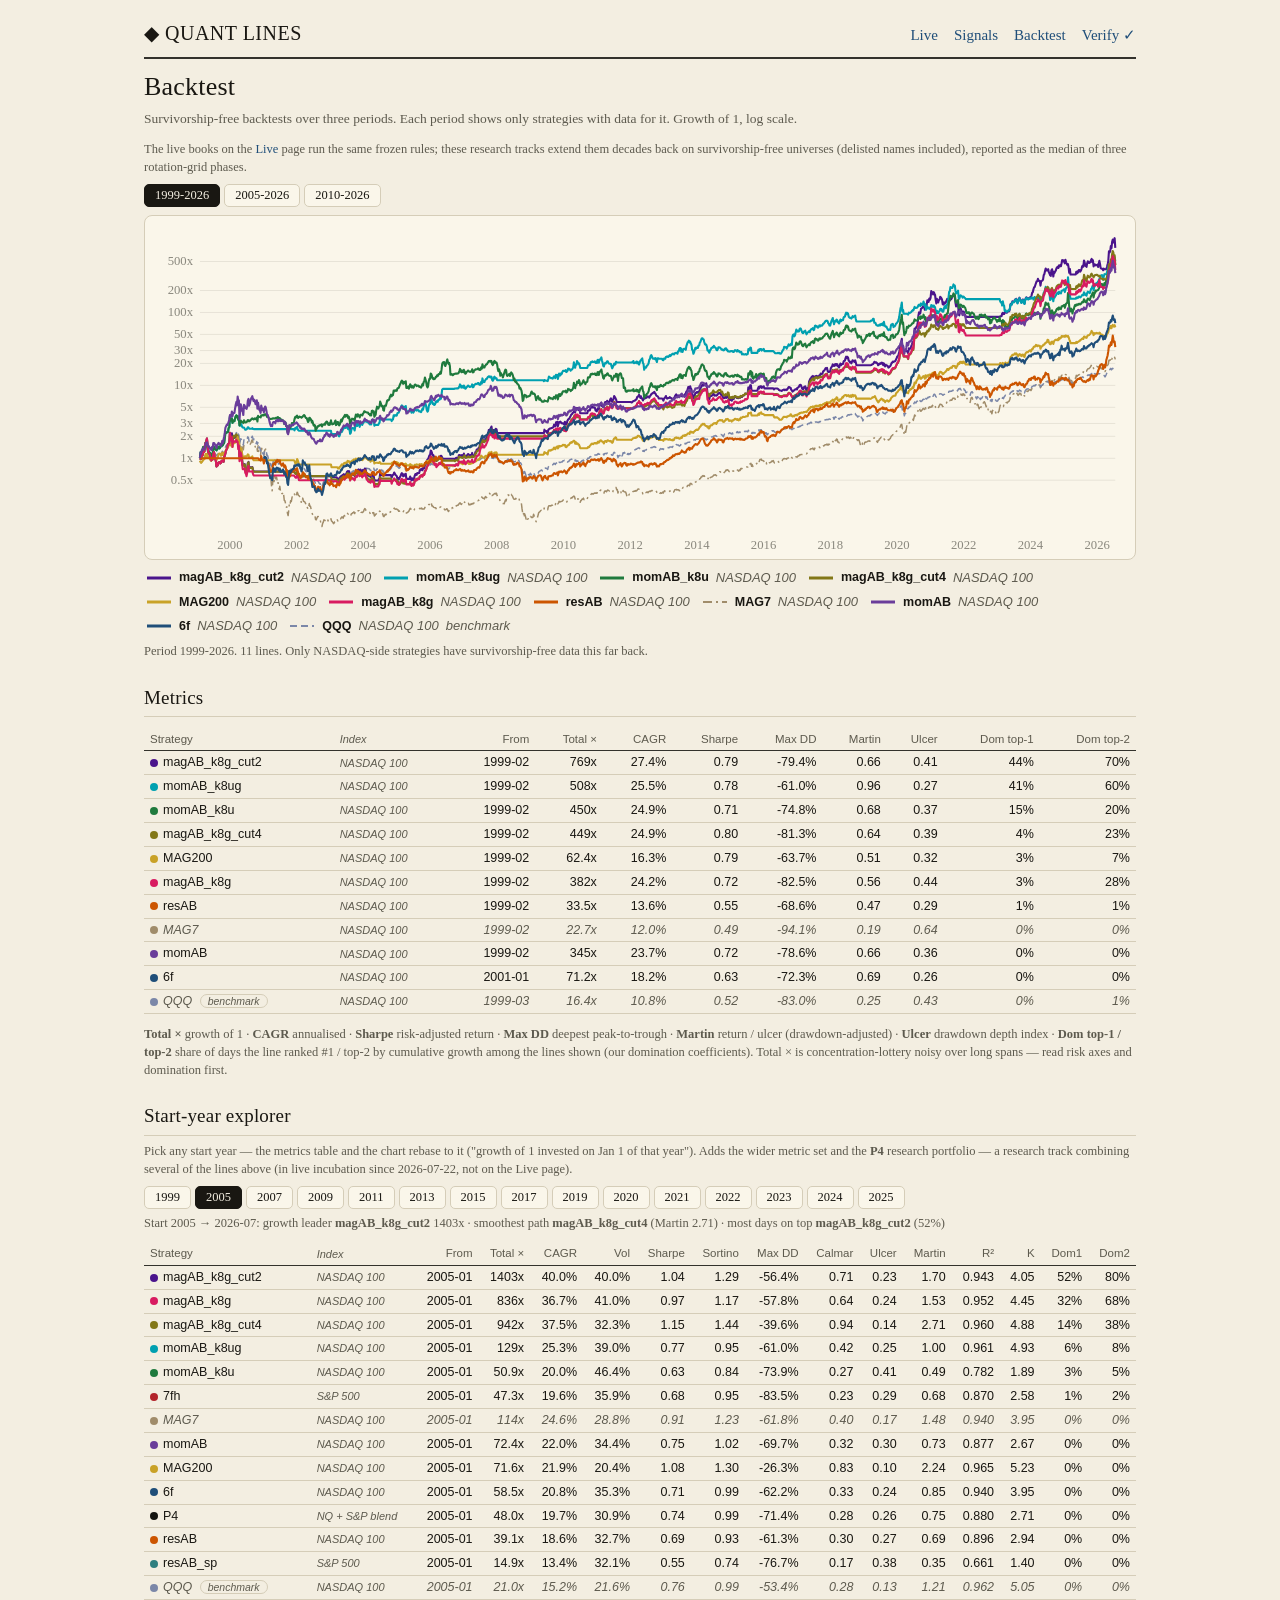
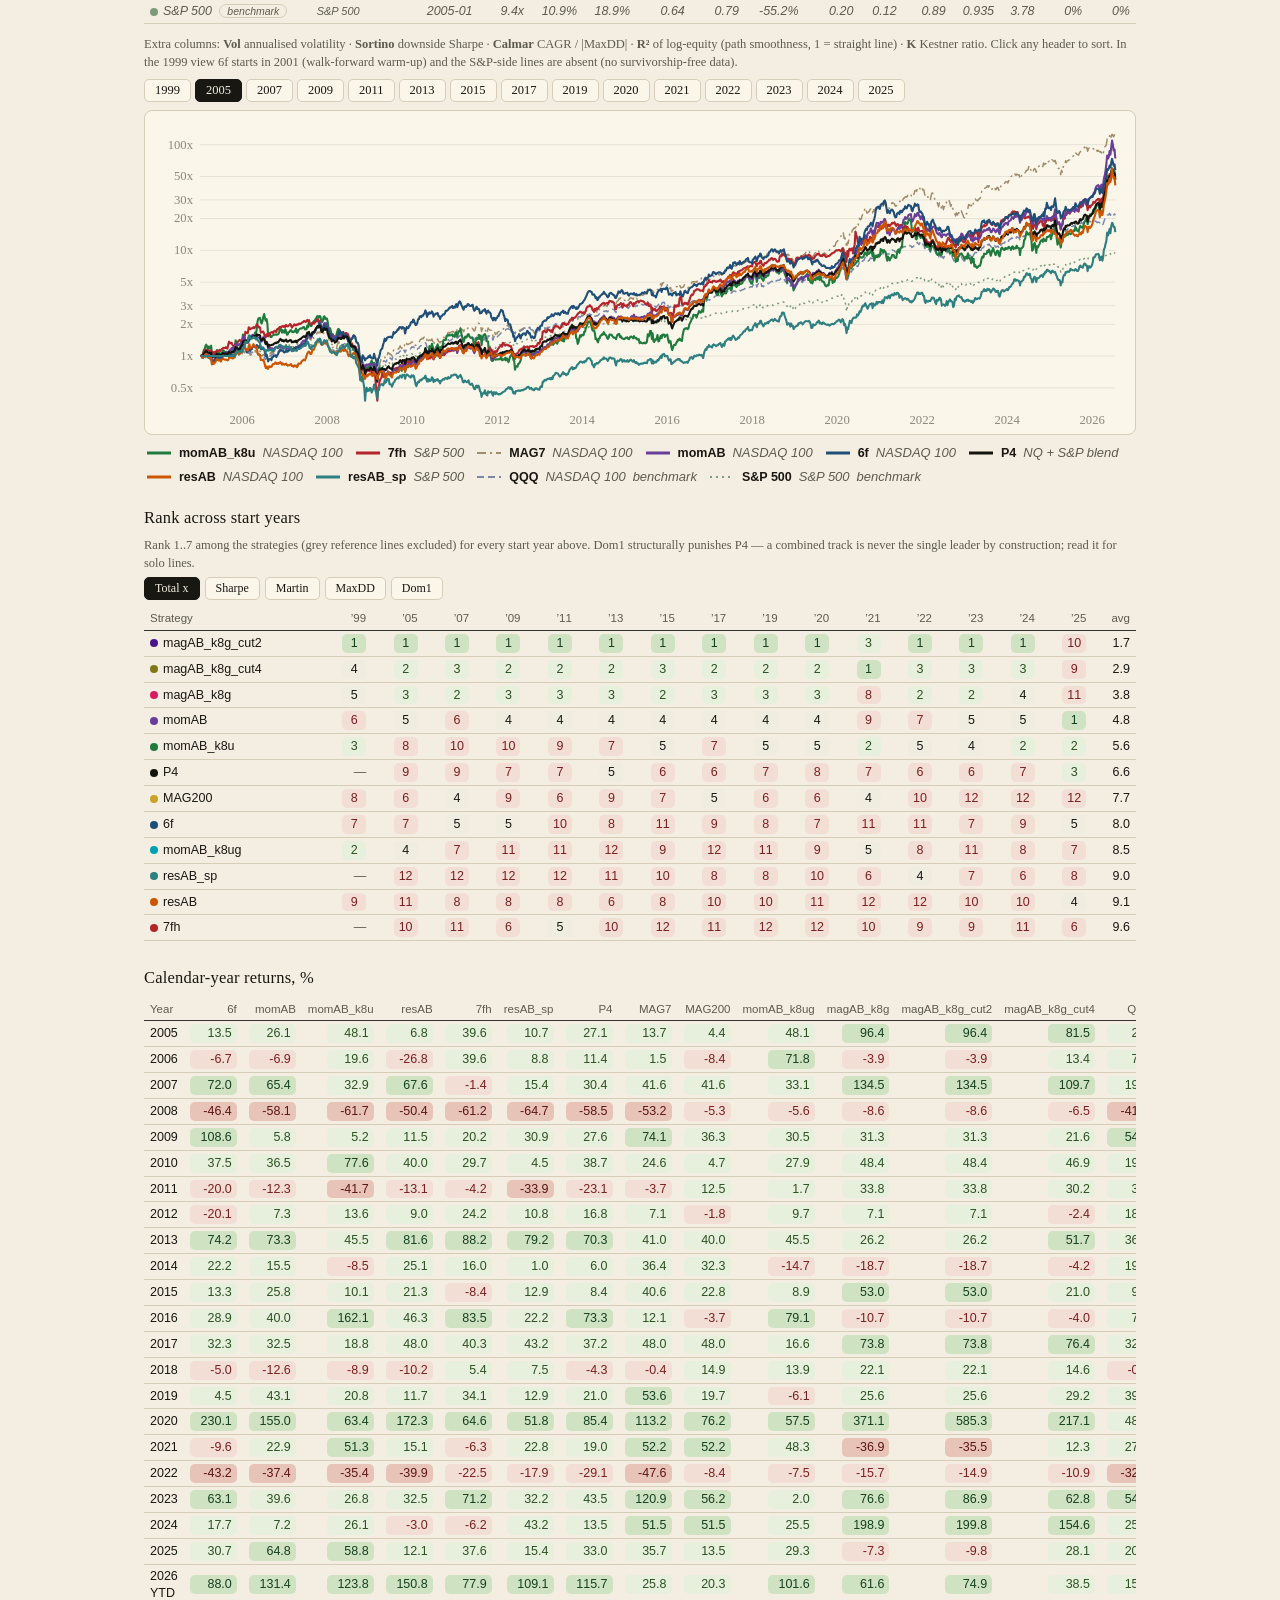
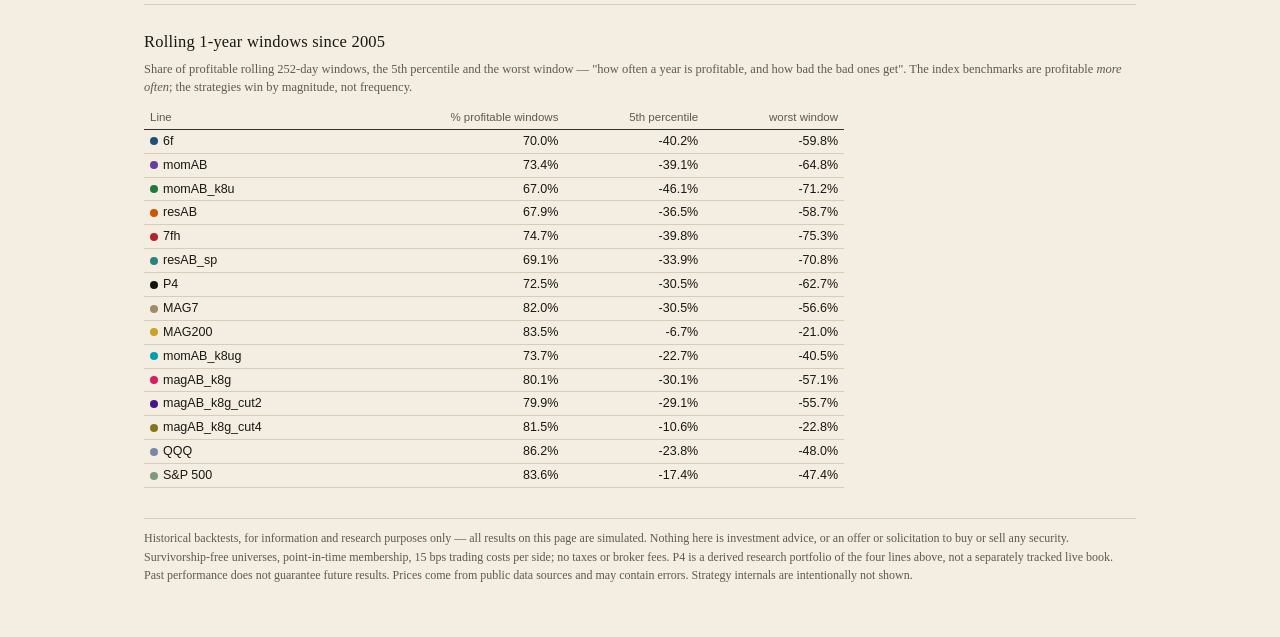
==== commit da5eaa67: "daily update 2026-07-30" ====
--- a/backtest.html
+++ b/backtest.html
@@ -40,9 +40,8 @@
 <h2 id="explorer">Start-year explorer</h2>
 <p class="note">Pick any start year — the metrics table and the chart rebase to it
 ("growth of 1 invested on Jan&nbsp;1 of that year"). Adds the wider metric set and
-the <b>P4</b> research portfolio: equal-weight 25%&nbsp;×&nbsp;4 of momAB_k8u, resAB, 7fh
-and resAB_sp, monthly rebalance, same 15&nbsp;bps costs — a research track
-(in live incubation since 2026-07-22, not on the Live page).</p>
+the <b>P4</b> research portfolio — a research track combining several of the
+lines above (in live incubation since 2026-07-22, not on the Live page).</p>
 
 <div class="period-tabs" id="xtabs1"></div>
 <p class="note" id="xverdict"></p>
@@ -60,7 +59,7 @@
 
 <h3>Rank across start years</h3>
 <p class="note">Rank 1..7 among the strategies (grey reference lines excluded) for every
-start year above. Dom1 structurally punishes the P4 blend — an equal-weight portfolio is
+start year above. Dom1 structurally punishes P4 — a combined track is
 never the single leader by construction; read it for solo lines.</p>
 <div class="controls" id="xrsel"></div>
 <div id="xrank" style="overflow-x:auto"></div>
